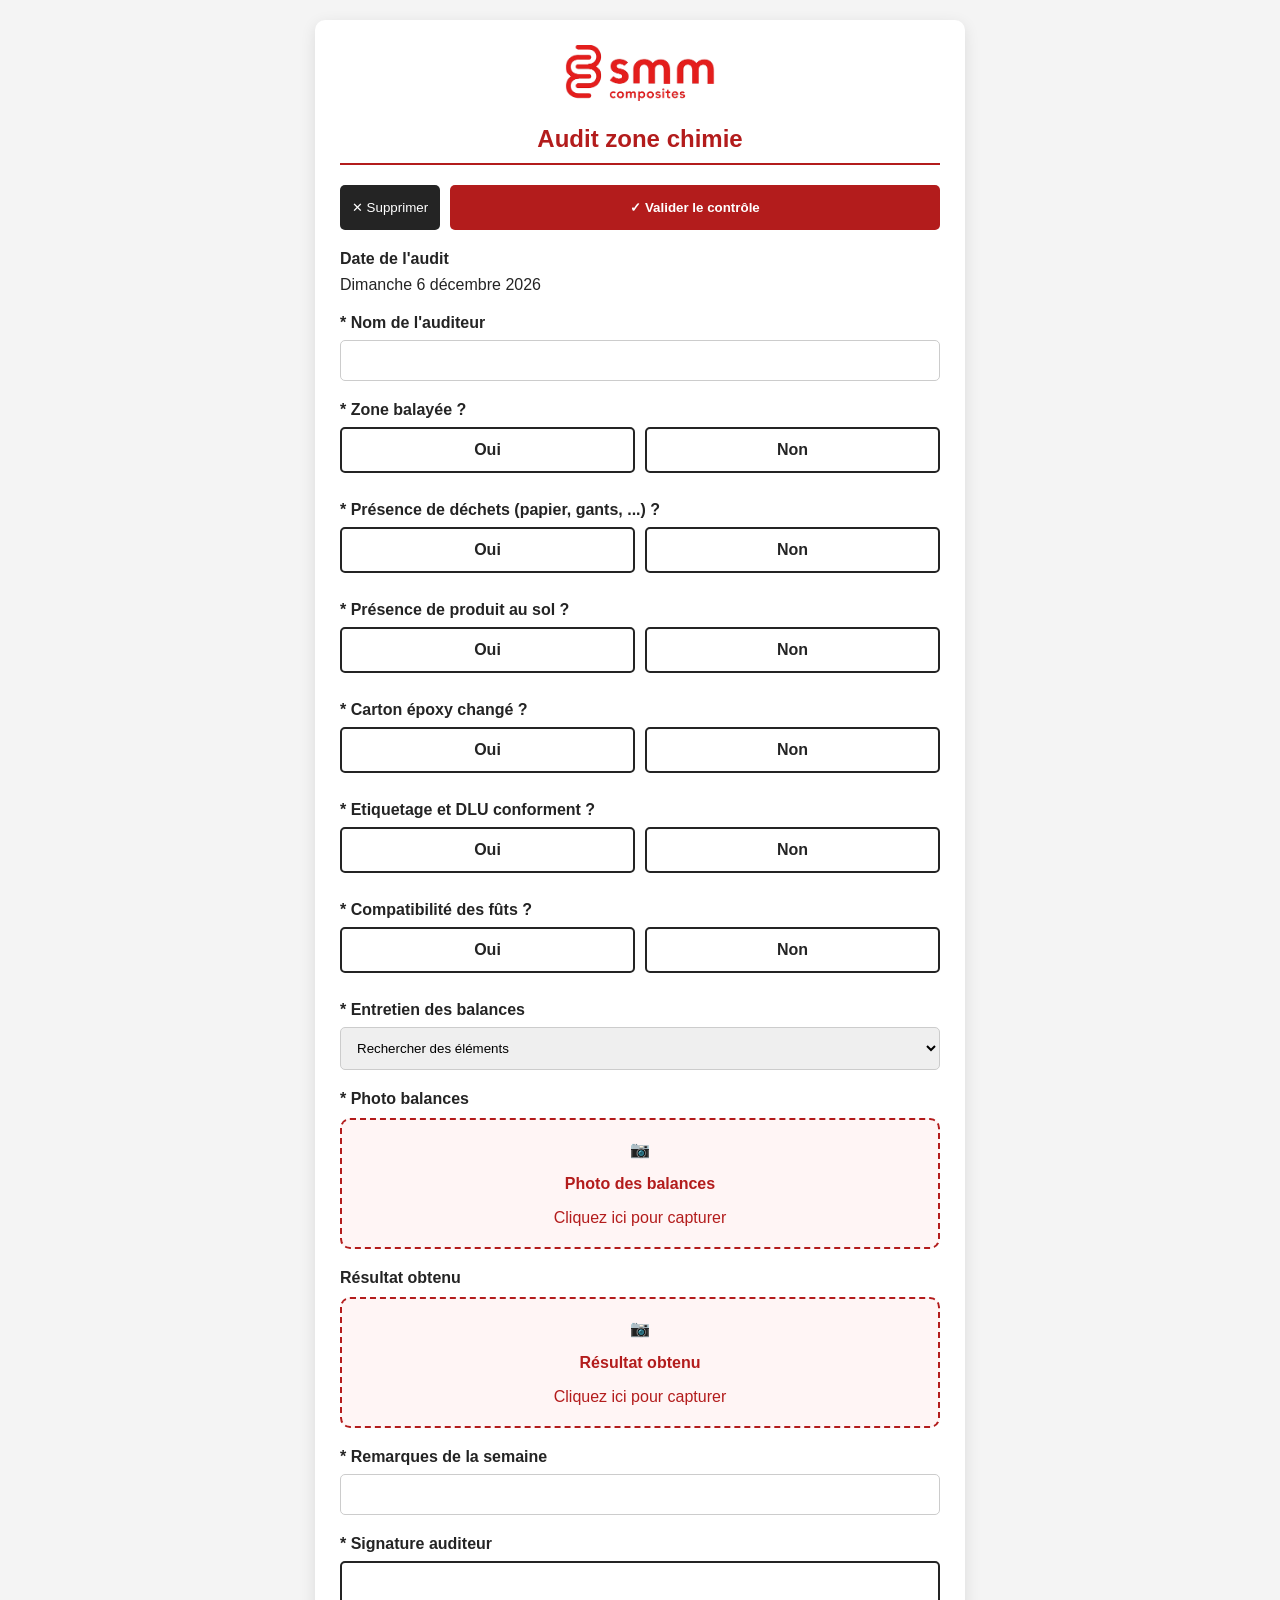
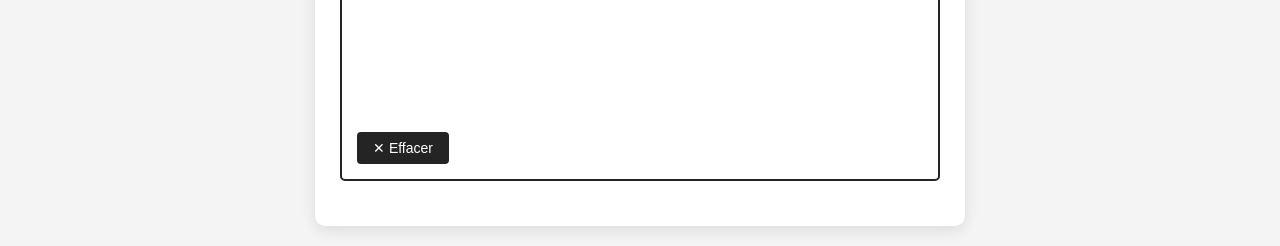
==== index.html @ 0bf48550 "Add files via upload" ====
<!DOCTYPE html>
<html lang="fr">
<head>
    <title> Contrôle Conformité Atelier </title>
    <link rel="shortcut icon" href="Shorticon SMM.png">
    <link rel="stylesheet" href="Style.css">
    <meta name="viewport" content="width=device-width, initial-scale=1.0">
    <meta charset="utf-8">
   
</head>

<body>

<div class="container">
    <div style="text-align: center; margin-bottom: 20px;">
        <img src="Logo SMM.png" alt="Logo SMM Composites" style="max-width: 150px;">
    </div>
    <h2>Audit zone chimie</h2>

    <div class="button-group">
        <button type="button" id="resetFormBtn" class="btn-reset"> ✕ Supprimer </button>
        <button type="button" class="btn-submit" onclick="validerAudit()"> ✓ Valider le contrôle </button>
    </div>
    
    <form id="auditForm" onsubmit="event.preventDefault();">
         <div class="form-group">
            <label>Date de l'audit</label>
            <div id="dateAudit" class="date-text-display"></div>
        </div>

        <div class="form-group">
            <label> * Nom de l'auditeur </label>
            <input type="text" id="nomAuditeur" name="nom_auditeur" class="text-input" required>
        </div>

        <div class="form-group">
            <label> * Zone balayée ?</label>
            <div class="radio-tile-group">
                <div class="radio-container">
                    <input type="radio" id="zone_balayée_oui" name="zone_balayée" value="Oui" required>
                    <label for="zone_balayée_oui" class="radio-label">Oui</label>
                </div>
                <div class="radio-container">
                    <input type="radio" id="zone_balayée_non" name="zone_balayée" value="Non">
                    <label for="zone_balayée_non" class="radio-label">Non</label>
                </div>
            </div>
        </div>

        
       <div class="form-group">
            <label> * Présence de déchets (papier, gants, ...) ?</label>
            <div class="radio-tile-group">
                <div class="radio-container">
                    <input type="radio" id="dechets_oui" name="dechets" value="Oui" onchange="toggleDechets(this.value)" required>
                    <label for="dechets_oui" class="radio-label">Oui</label>
                </div>
                <div class="radio-container">
                    <input type="radio" id="dechets_non" name="dechets" value="Non" onchange="toggleDechets(this.value)">
                    <label for="dechets_non" class="radio-label">Non</label>
                </div>
            </div>
            <div id="status_dechets" class="status-box" style="display:none;"></div>
        </div>

        <div class="form-group">
            <label> * Présence de produit au sol ?</label>
            <div class="radio-tile-group">
                <div class="radio-container">
                    <input type="radio" id="produit_oui" name="produit" value="Oui" onchange="toggleProduit(this.value)" required>
                    <label for="produit_oui" class="radio-label">Oui</label>
                </div>
                <div class="radio-container">
                    <input type="radio" id="produit_non" name="produit" value="Non" onchange="toggleProduit(this.value)">
                    <label for="produit_non" class="radio-label">Non</label>
                </div>
            </div>
            <div id="status_produit" class="status-box" style="display:none;"></div>
        </div>

        <div class="form-group">
            <label> * Carton époxy changé ?</label>
            <div class="radio-tile-group">
                <div class="radio-container">
                    <input type="radio" id="epoxy_oui" name="epoxy" value="Oui" onchange="toggleEpoxy(this.value)" required>
                    <label for="epoxy_oui" class="radio-label">Oui</label>
                </div>
                <div class="radio-container">
                    <input type="radio" id="epoxy_non" name="epoxy" value="Non" onchange="toggleEpoxy(this.value)">
                    <label for="epoxy_non" class="radio-label">Non</label>
                </div>
            </div>
    </div>
    
    <div id="conditional_epoxy" style="display:none; margin-top:15px; border-left:3px solid #b31c1c; padding-left:10px;">
        <label for="pourquoiEpoxy">Pourquoi le carton n'est pas changé ?</label>
        <input type="text" id="pourquoiEpoxy" name="pourquoi_epoxy" class="text-input" style="border:2px solid #242424; margin-bottom:15px;">
        
        <label>Pourquoi le carton n'est pas changé ? (photo)</label>
        <div class="photo-zone" onclick="document.getElementById('photoEpoxyInput').click()">
            <div class="icon-camera">📷</div>
            <p><strong>Photo du carton époxy</strong></p>
            <span>Cliquez ici pour capturer</span>
            <input type="file" id="photoEpoxyInput" accept="image/*" capture="environment" style="display:none">
        </div>
        <img id="aperçuEpoxy" src="" alt="Aperçu epoxy" style="display:none; max-width:100px; margin-top:10px; border-radius:5px;">
    </div>

    <div class="form-group">
        <label> * Etiquetage et DLU conforment ?</label>
        <div class="radio-tile-group">
            <div class="radio-container">
                <input type="radio" id="dlu_oui" name="dlu" value="Oui" onchange="toggleDlu(this.value)" required>
                <label for="dlu_oui" class="radio-label">Oui</label>
            </div>
            <div class="radio-container">
                <input type="radio" id="dlu_non" name="dlu" value="Non" onchange="toggleDlu(this.value)">
                <label for="dlu_non" class="radio-label">Non</label>
            </div>
        </div>
    </div>
    <div id="status_dlu" class="status-box" style="display:none;"></div>

    <div class="form-group">
        <label> * Compatibilité des fûts ?</label>
        <div class="radio-tile-group">
            <div class="radio-container">
                <input type="radio" id="futs_oui" name="futs" value="Oui" onchange="toggleFuts(this.value)" required>
                <label for="futs_oui" class="radio-label">Oui</label>
            </div>
            <div class="radio-container">
                <input type="radio" id="futs_non" name="futs" value="Non" onchange="toggleFuts(this.value)">
                <label for="futs_non" class="radio-label">Non</label>
            </div>
        </div>
    
        <div id="conditional_futs" style="display:none; margin-top:15px;">
            <label for="actionFuts">Action de correction des fûts</label>
            <div class="select-wrapper">
                    <select id="actionFuts" name="action_futs">
                        <option value="" disabled selected hidden>Choisir une action...</option>
                        <option value="Chariot">Déplacer sur chariot</option>
                        <option value="Bac">Mettre sur bac de rétention</option>
                        <option value="Aucune">Aucune action requise</option>
                    </select>
                </div>
            </div>
        </div>

        <div class="form-group">
            <label> * Entretien des balances</label>
            <div class="select-wrapper">
                <select id="entretienBalances" name="entretien_balances" required>
                    <option value="" disabled selected hidden>Rechercher des éléments</option>
                    <option value="Conforme">Nettoyage du téflon</option>
                    <option value="Non Conforme">Changement du téflon</option>
                    <option value="A Nettoyer">Pas d'action</option>
                </select>
            </div>
        </div>

        <div class="form-group">
            <label> * Photo balances</label>
            <div class="photo-zone" onclick="document.getElementById('photoBalancesInput').click()">
                <div class="icon-camera">📷</div>
                <p><strong>Photo des balances</strong></p>
                <span>Cliquez ici pour capturer</span>
                <input type="file" id="photoBalancesInput" accept="image/*" capture="environment" style="display:none">
            </div>
            <img id="aperçuBalances" src="" alt="Aperçu balance" style="display:none; max-width:100px; margin-top:10px; border-radius:5px;">
        </div>

        <div class="form-group">
            <label>Résultat obtenu</label>
            <div class="photo-zone" onclick="document.getElementById('photoRésultatInput').click()">
                <div class="icon-camera">📷</div>
                <p><strong>Résultat obtenu</strong></p>
                <span>Cliquez ici pour capturer</span>
                <input type="file" id="photoRésultatInput" accept="image/*" capture="environment" style="display:none">
            </div>
            <img id="aperçuRésultat" src="" alt="Aperçu résultat" style="display:none; max-width:100px; margin-top:10px; border-radius:5px;">
        </div>

        <div class="form-group">
            <label> * Remarques de la semaine </label>
            <input type="text" id="remarquesSemaine" name="remarques_semaine" class="text-input" required>
        </div>

        <div class="form-group">
            <label> * Signature auditeur </label>
            <div class="signature-container">
                <canvas id="signaturePad"></canvas>
                <div class="signature-toolbar">
                    <button type="button" id="clearBtn" title="Effacer la signature" required>✕ Effacer</button>
                </div>
            </div>
        </div>

    </form>
</div>

<script src="Réponses.js"></script>
<script src="Envoi des données.js"></script>

</body>
</html>
---- Style.css ----
/* --- Couleurs SMM Composites --- */
:root {
    --rouge-smm: #b31c1c;
    --noir-smm: #242424;
    --blanc: #ffffff;
    --gris-clair: #f4f4f4;
}

body {
    font-family: 'Segoe UI', sans-serif;
    background-color: var(--gris-clair);
    color: var(--noir-smm);
    margin: 0;
    padding: 20px;
}

.container {
    max-width: 600px;
    margin: 0 auto;
    background: var(--blanc);
    padding: 25px;
    border-radius: 10px;
    box-shadow: 0 4px 15px rgba(0,0,0,0.1);
}

h2 {
    color: var(--rouge-smm);
    text-align: center;
    border-bottom: 2px solid var(--rouge-smm);
    padding-bottom: 10px;
}

/* --- Formulaire & Champs --- */
.form-group { margin-bottom: 20px; }

label { display: block; font-weight: bold; margin-bottom: 8px; }

.text-input, .select-wrapper select {
    width: 100%;
    padding: 12px;
    border: 1px solid #ccc;
    border-radius: 5px;
    box-sizing: border-box;
}

/* --- Radio Tiles (Très lisibles) --- */
.radio-tile-group { display: flex; gap: 10px; }
.radio-container { flex: 1; }
.radio-container input { display: none; }
.radio-label {
    display: block;
    padding: 12px;
    text-align: center;
    border: 2px solid var(--noir-smm);
    border-radius: 5px;
    cursor: pointer;
    transition: 0.3s;
}
input:checked + .radio-label {
    background-color: var(--rouge-smm);
    color: var(--blanc);
    border-color: var(--rouge-smm);
}

/* --- Zones Photos (Design Interactif) --- */
.photo-zone {
    border: 2px dashed var(--rouge-smm);
    border-radius: 10px;
    padding: 20px;
    text-align: center;
    cursor: pointer;
    background-color: #fff5f5;
    color: var(--rouge-smm);
    margin-top: 10px;
}
.photo-zone:hover { background-color: #ffeaea; }

/* --- Signature --- */
.signature-container {
    border: 2px solid var(--noir-smm);
    border-radius: 5px;
    padding: 5px;
    background: var(--blanc);
}
#signaturePad { width: 100%; height: 150px; cursor: crosshair; }

/* Style du bouton Effacer */
#clearBtn {
    background-color: var(--noir-smm); /* Utilise ta variable noir */
    color: var(--blanc);
    border: none;
    padding: 8px 16px;
    border-radius: 4px;
    cursor: pointer;
    font-size: 14px;
    margin: 5px;
    transition: background-color 0.2s;
}

#clearBtn:hover {
    background-color: var(--rouge-smm); /* Devient rouge au survol */
}

.signature-container {
    border: 2px solid var(--noir-smm);
    border-radius: 5px;
    background: var(--blanc);
    padding: 10px; /* Ajoute un peu d'espace autour */
}

/* --- Boutons --- */
.button-group { display: flex; gap: 10px; margin-bottom: 20px; }
.btn-submit { background: var(--rouge-smm); color: var(--blanc); border: none; padding: 15px; width: 100%; border-radius: 5px; font-weight: bold; }
.btn-reset { background: var(--noir-smm);
    color: var(--blanc);
    border: none;
    padding: 15px;
    /* On change la largeur fixe par une largeur qui s'adapte au contenu */
    width: auto; 
    min-width: 100px;
    border-radius: 5px;
    
    /* Ajout du centrage parfait */
    display: flex;
    justify-content: center;
    align-items: center;
    
    /* Optionnel : pour éviter que le texte ne saute à la ligne */
    white-space: nowrap;
}

.status-box { padding: 15px; margin-top: 10px; border-radius: 5px; font-weight: bold; text-align: center; }
.status-conforme { background: #d4edda; color: #155724; border: 1px solid #c3e6cb; }
.status-nonconforme { background: #f8d7da; color: #721c24; border: 1px solid #f5c6cb; }
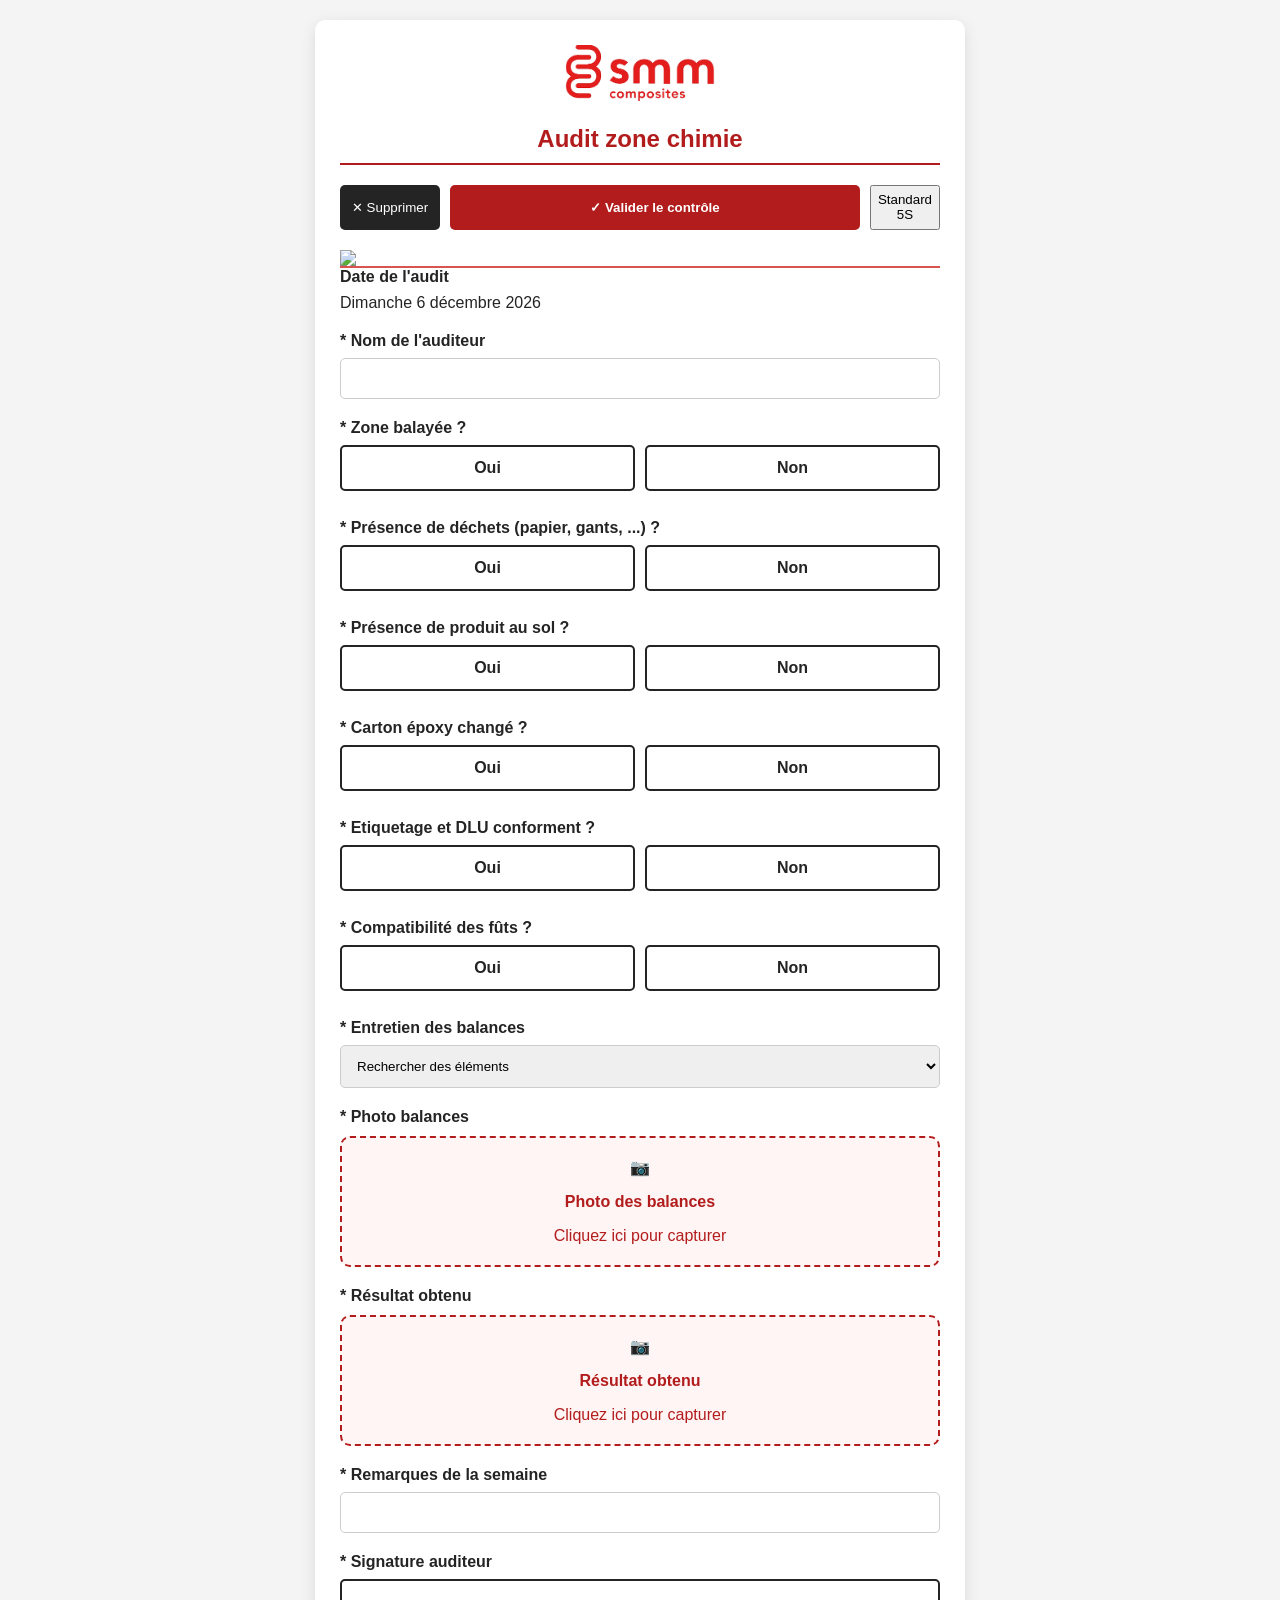
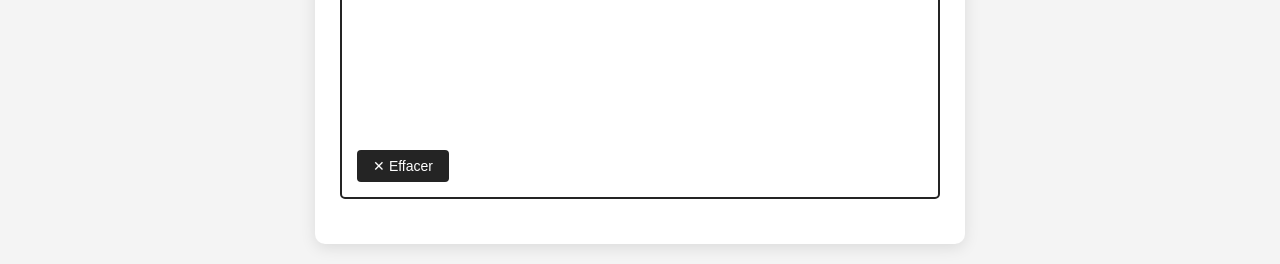
==== commit 5bb43533: "Add files via upload" ====
--- a/index.html
+++ b/index.html
@@ -20,7 +20,10 @@
     <div class="button-group">
         <button type="button" id="resetFormBtn" class="btn-reset"> ✕ Supprimer </button>
         <button type="button" class="btn-submit" onclick="validerAudit()"> ✓ Valider le contrôle </button>
-    </div>
+        <button id="btn-5s" onclick="basculerStandard()">Standard 5S</button>
+    </div>
+
+    <img id="image-standard" src="Contrat 5S.png" style="display:none; width: 100%; display: block; border-bottom: 2px solid #d9534f;">
     
     <form id="auditForm" onsubmit="event.preventDefault();">
          <div class="form-group">
@@ -171,7 +174,7 @@
         </div>
 
         <div class="form-group">
-            <label>Résultat obtenu</label>
+            <label> * Résultat obtenu</label>
             <div class="photo-zone" onclick="document.getElementById('photoRésultatInput').click()">
                 <div class="icon-camera">📷</div>
                 <p><strong>Résultat obtenu</strong></p>
@@ -197,6 +200,7 @@
         </div>
 
     </form>
+    
 </div>
 
 <script src="Réponses.js"></script>
--- a/Style.css
+++ b/Style.css
@@ -43,7 +43,7 @@
     box-sizing: border-box;
 }
 
-/* --- Radio Tiles (Très lisibles) --- */
+/* --- Choix Oui / Non --- */
 .radio-tile-group { display: flex; gap: 10px; }
 .radio-container { flex: 1; }
 .radio-container input { display: none; }
@@ -62,7 +62,7 @@
     border-color: var(--rouge-smm);
 }
 
-/* --- Zones Photos (Design Interactif) --- */
+/* --- Zones Photos --- */
 .photo-zone {
     border: 2px dashed var(--rouge-smm);
     border-radius: 10px;
@@ -84,9 +84,9 @@
 }
 #signaturePad { width: 100%; height: 150px; cursor: crosshair; }
 
-/* Style du bouton Effacer */
+/* Style du bouton "Effacer" */
 #clearBtn {
-    background-color: var(--noir-smm); /* Utilise ta variable noir */
+    background-color: var(--noir-smm);
     color: var(--blanc);
     border: none;
     padding: 8px 16px;
@@ -98,14 +98,14 @@
 }
 
 #clearBtn:hover {
-    background-color: var(--rouge-smm); /* Devient rouge au survol */
+    background-color: var(--rouge-smm);
 }
 
 .signature-container {
     border: 2px solid var(--noir-smm);
     border-radius: 5px;
     background: var(--blanc);
-    padding: 10px; /* Ajoute un peu d'espace autour */
+    padding: 10px;
 }
 
 /* --- Boutons --- */
@@ -115,17 +115,12 @@
     color: var(--blanc);
     border: none;
     padding: 15px;
-    /* On change la largeur fixe par une largeur qui s'adapte au contenu */
     width: auto; 
     min-width: 100px;
     border-radius: 5px;
-    
-    /* Ajout du centrage parfait */
     display: flex;
     justify-content: center;
     align-items: center;
-    
-    /* Optionnel : pour éviter que le texte ne saute à la ligne */
     white-space: nowrap;
 }
 
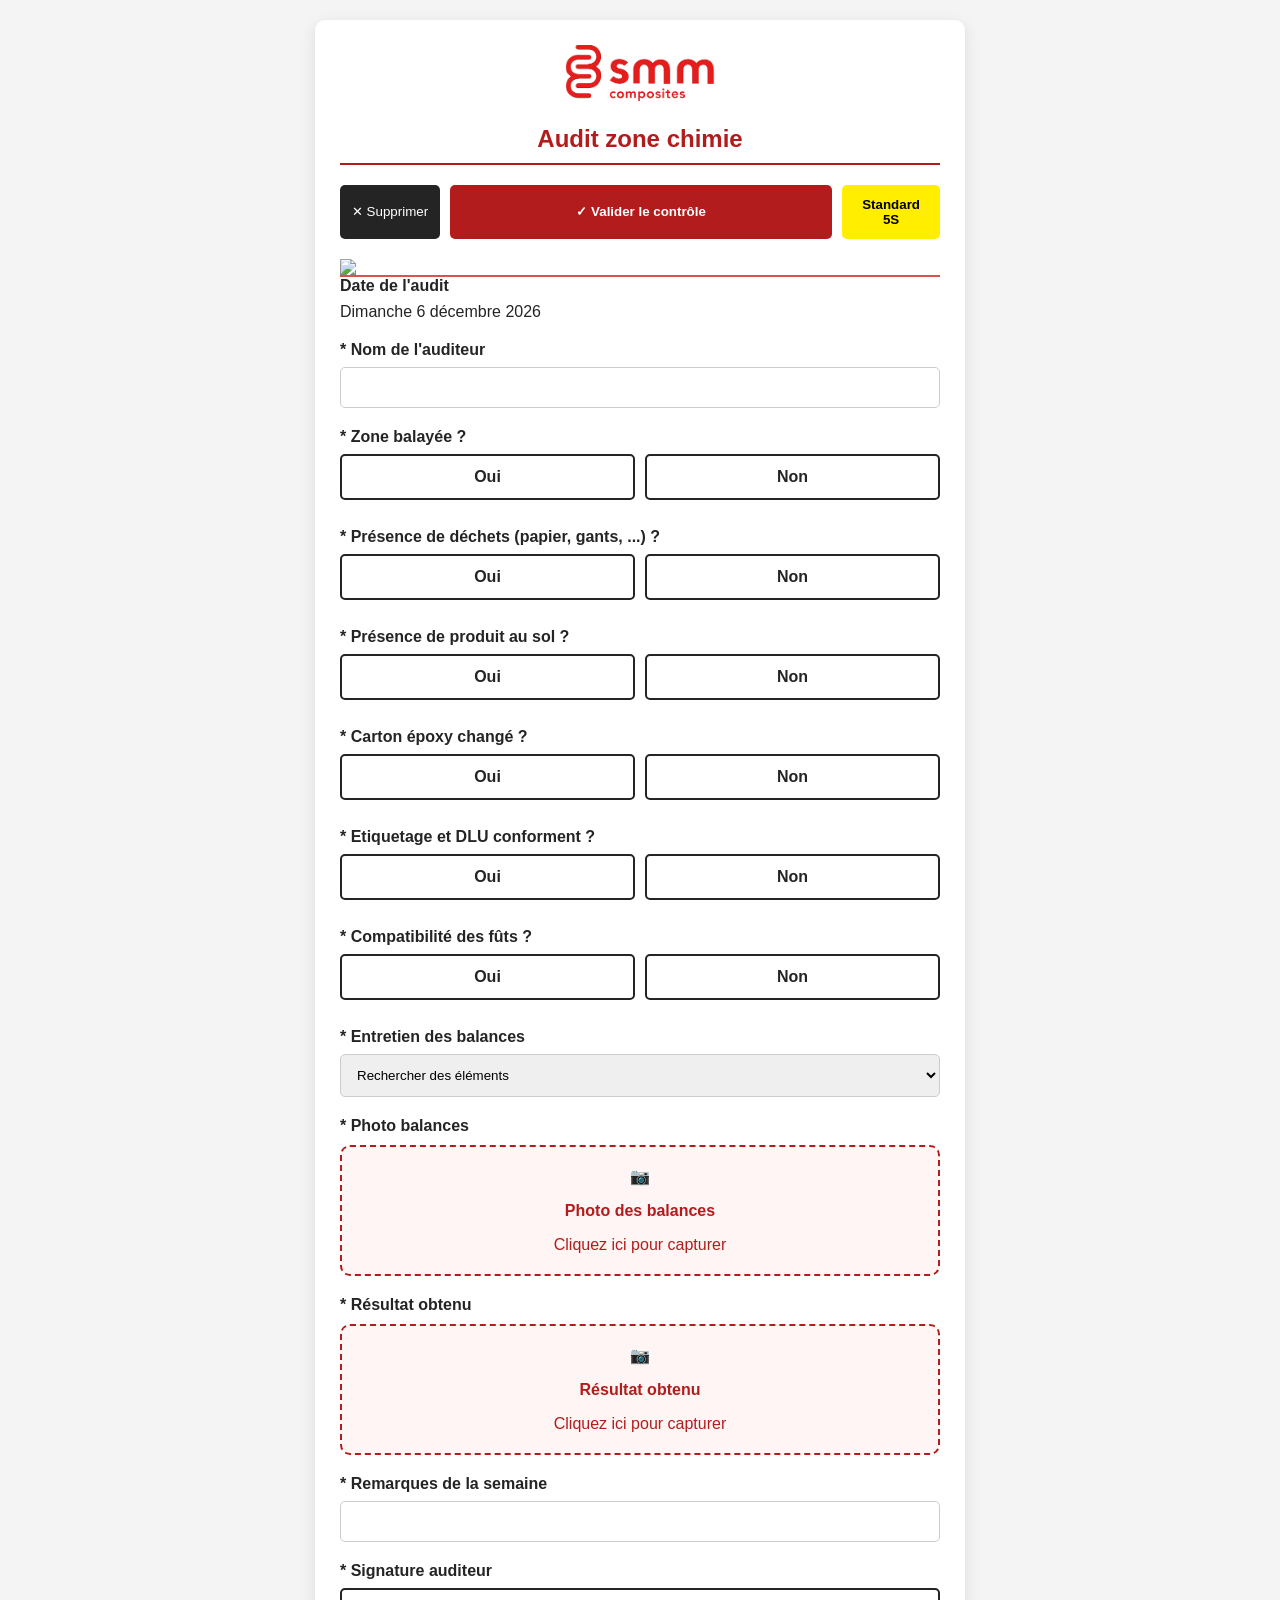
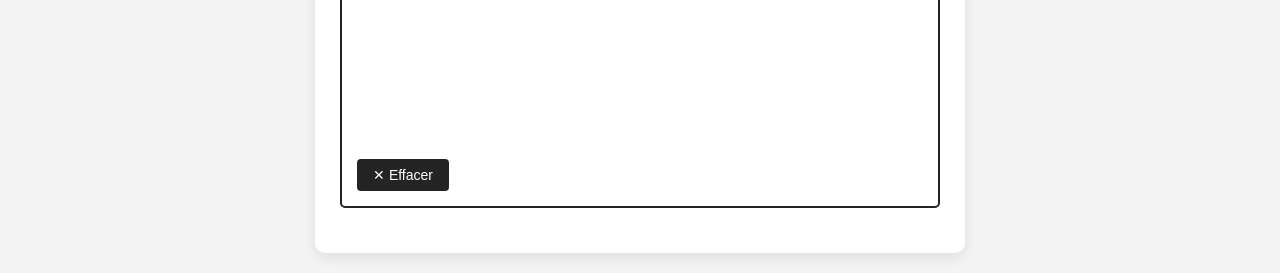
==== commit 41147018: "Add files via upload" ====
--- a/index.html
+++ b/index.html
@@ -20,7 +20,7 @@
     <div class="button-group">
         <button type="button" id="resetFormBtn" class="btn-reset"> ✕ Supprimer </button>
         <button type="button" class="btn-submit" onclick="validerAudit()"> ✓ Valider le contrôle </button>
-        <button id="btn-5s" onclick="basculerStandard()">Standard 5S</button>
+        <button id="btn-5s" class="btn-standard5S" onclick="basculerStandard()">Standard 5S</button>
     </div>
 
     <img id="image-standard" src="Contrat 5S.png" style="display:none; width: 100%; display: block; border-bottom: 2px solid #d9534f;">
--- a/Style.css
+++ b/Style.css
@@ -109,9 +109,23 @@
 }
 
 /* --- Boutons --- */
-.button-group { display: flex; gap: 10px; margin-bottom: 20px; }
-.btn-submit { background: var(--rouge-smm); color: var(--blanc); border: none; padding: 15px; width: 100%; border-radius: 5px; font-weight: bold; }
-.btn-reset { background: var(--noir-smm);
+.button-group { 
+    display: flex; 
+    gap: 10px; 
+    margin-bottom: 20px; }
+    
+.btn-submit { 
+    background: var(--rouge-smm); 
+    color: var(--blanc); 
+    border: none; 
+    padding: 15px; 
+    width: 100%; 
+    border-radius: 5px; 
+    font-weight: bold;
+    cursor: pointer; }
+
+.btn-reset { 
+    background: var(--noir-smm);
     color: var(--blanc);
     border: none;
     padding: 15px;
@@ -122,6 +136,24 @@
     justify-content: center;
     align-items: center;
     white-space: nowrap;
+    cursor: pointer;
+}
+
+.btn-standard5S {
+    background-color: #ffee00;
+    color: #000000;
+    font-weight: bold;
+    padding: 12px 20px;
+    border: none;
+    border-radius: 5px;
+    cursor: pointer;
+    transition: background-color 0.2s, transform 0.1s;
+}
+
+/* Effet au survol ou au clic */
+.btn-standard:active {
+    background-color: #c9302c;
+    transform: scale(0.98); /* Petit effet d'enfoncement */
 }
 
 .status-box { padding: 15px; margin-top: 10px; border-radius: 5px; font-weight: bold; text-align: center; }
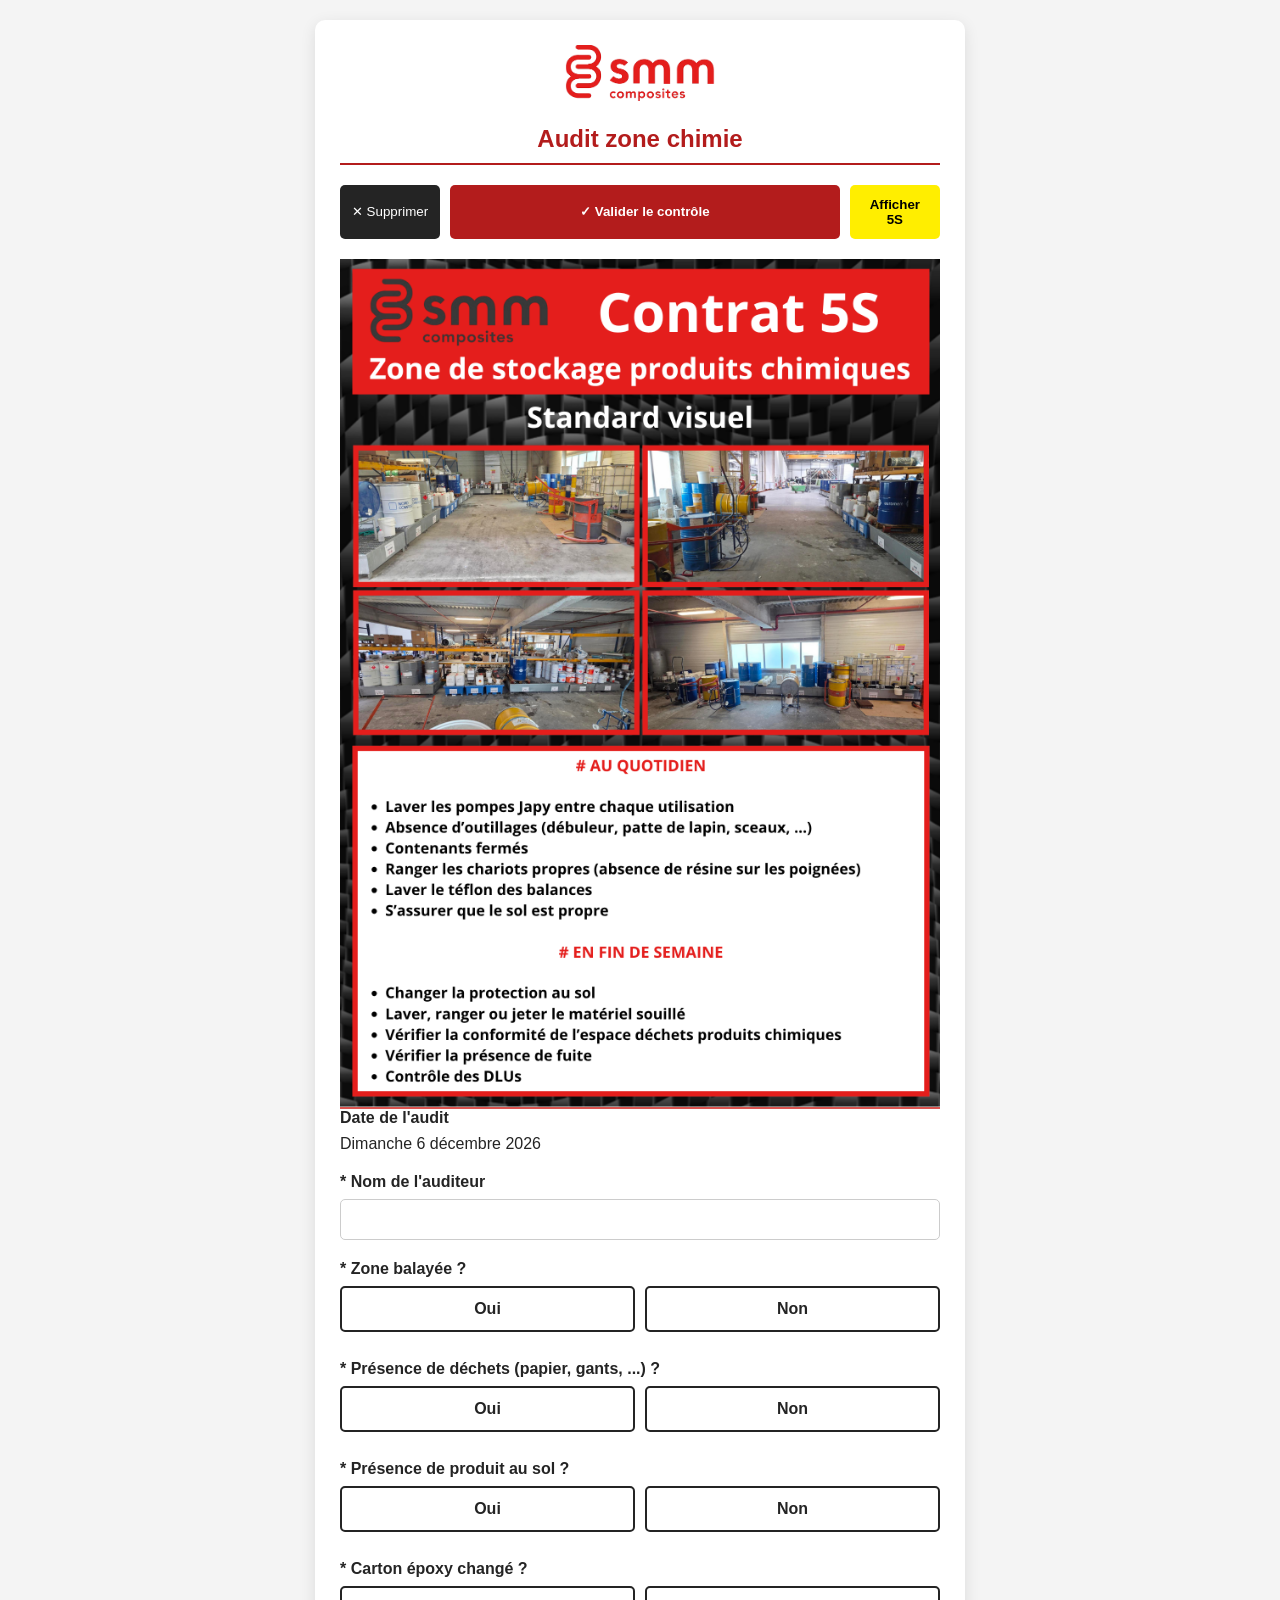
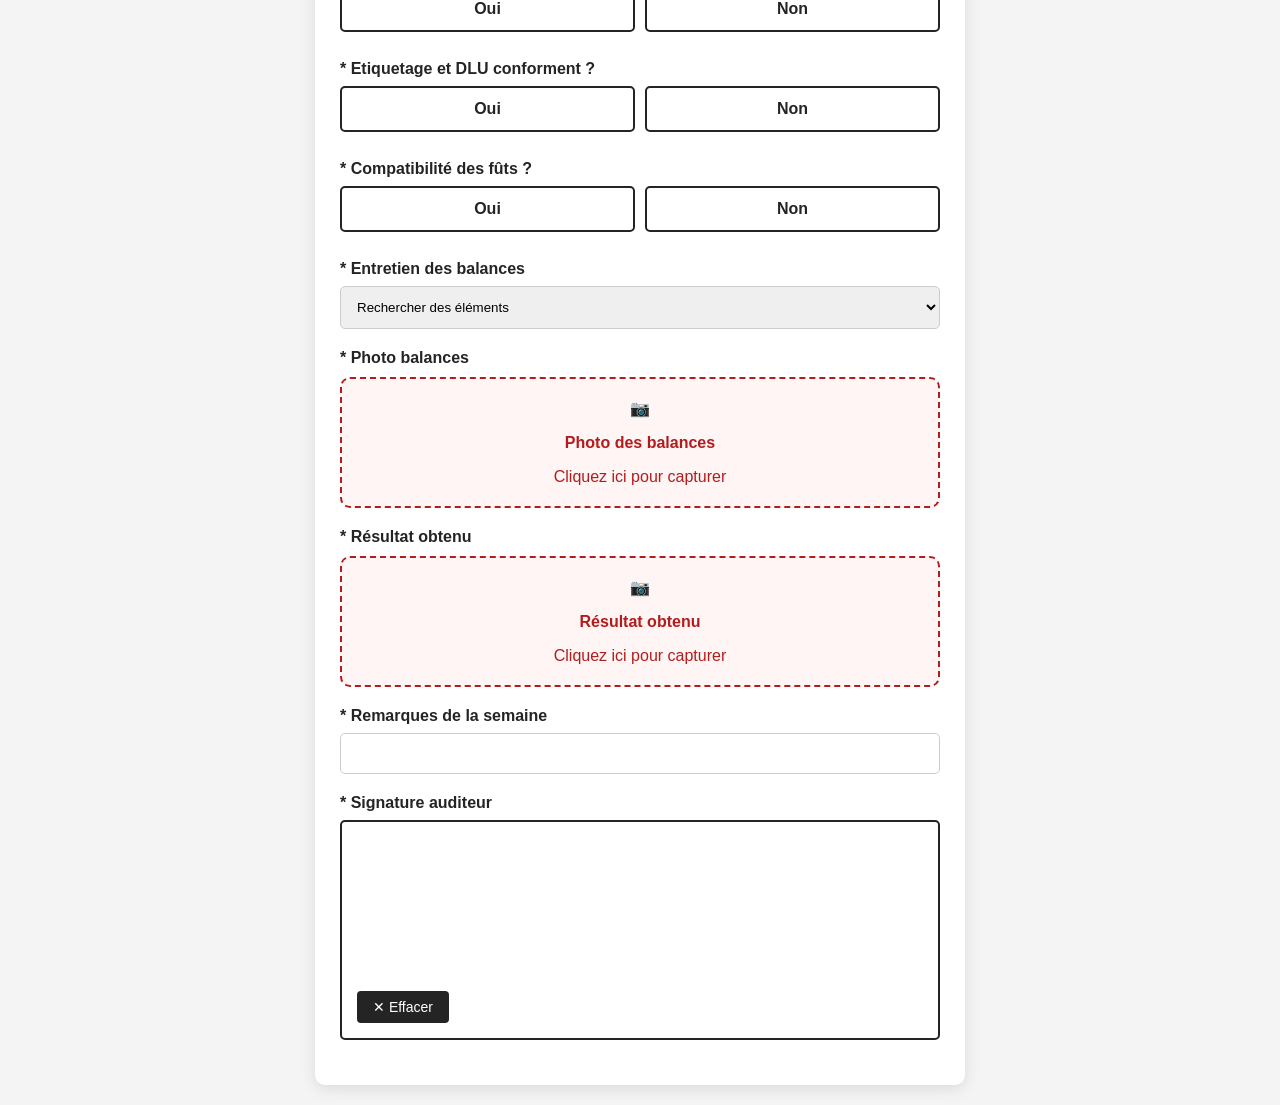
==== commit f66a9615: "Add files via upload" ====
--- a/index.html
+++ b/index.html
@@ -20,7 +20,7 @@
     <div class="button-group">
         <button type="button" id="resetFormBtn" class="btn-reset"> ✕ Supprimer </button>
         <button type="button" class="btn-submit" onclick="validerAudit()"> ✓ Valider le contrôle </button>
-        <button id="btn-5s" class="btn-standard5S" onclick="basculerStandard()">Standard 5S</button>
+        <button id="btn-5s" class="btn-standard5S" onclick="basculerStandard()">Afficher 5S</button>
     </div>
 
     <img id="image-standard" src="Contrat 5S.png" style="display:none; width: 100%; display: block; border-bottom: 2px solid #d9534f;">
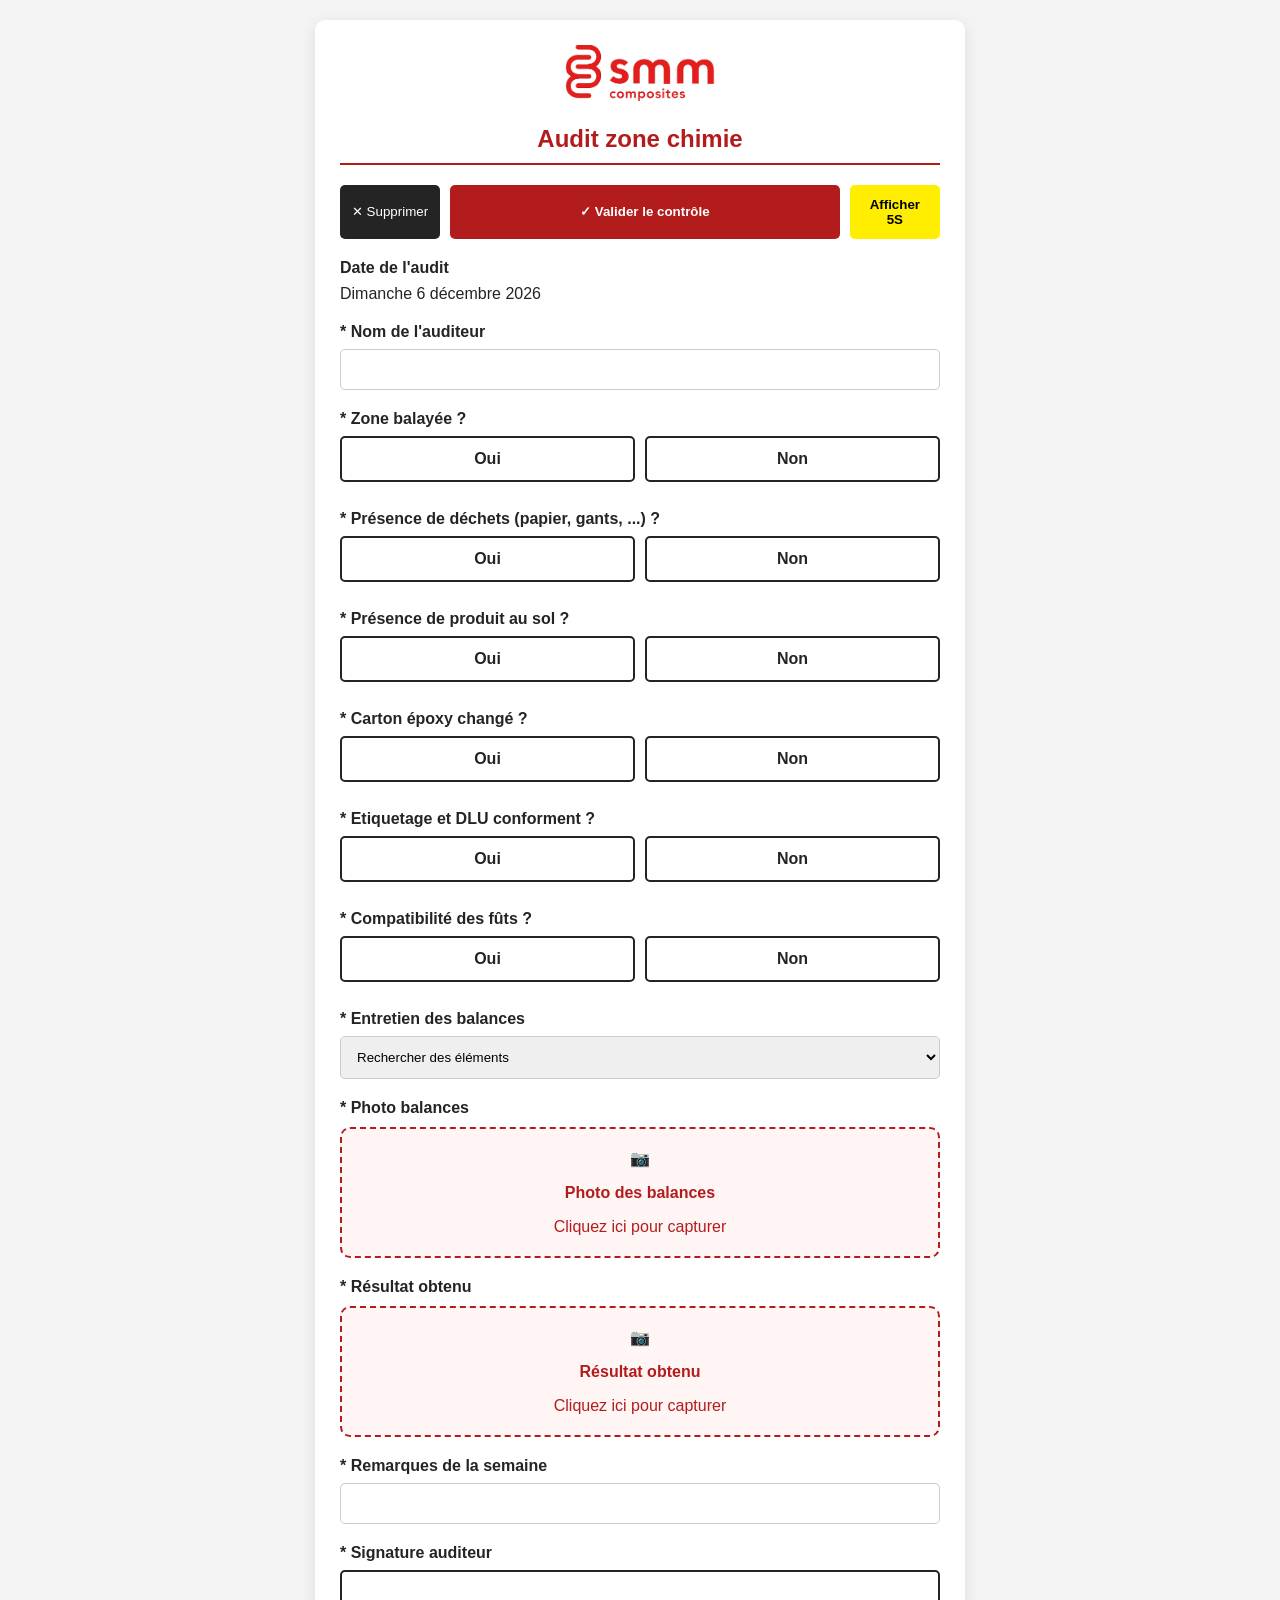
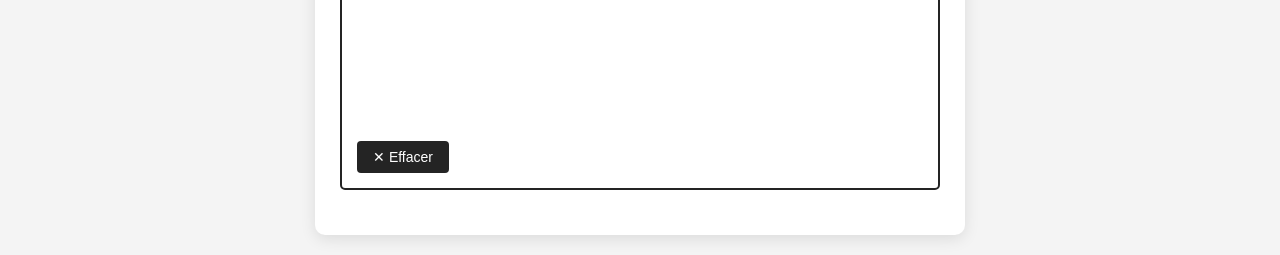
==== commit e924c20f: "Add files via upload" ====
--- a/index.html
+++ b/index.html
@@ -23,7 +23,7 @@
         <button id="btn-5s" class="btn-standard5S" onclick="basculerStandard()">Afficher 5S</button>
     </div>
 
-    <img id="image-standard" src="Contrat 5S.png" style="display:none; width: 100%; display: block; border-bottom: 2px solid #d9534f;">
+    <img id="image-standard" src="Contrat 5S.png" class="masque"; width: 100%; display: block; border-bottom: 2px solid #d9534f;">
     
     <form id="auditForm" onsubmit="event.preventDefault();">
          <div class="form-group">
--- a/Style.css
+++ b/Style.css
@@ -150,7 +150,22 @@
     transition: background-color 0.2s, transform 0.1s;
 }
 
-/* Effet au survol ou au clic */
+
+.masque {
+    display: none;
+}
+
+.visible {
+    display: block;
+}
+
+#image-standard {
+    width: 100%;
+    max-width: 600px;
+    height: auto;
+    margin: 10px auto;
+}
+
 .btn-standard:active {
     background-color: #c9302c;
     transform: scale(0.98); /* Petit effet d'enfoncement */
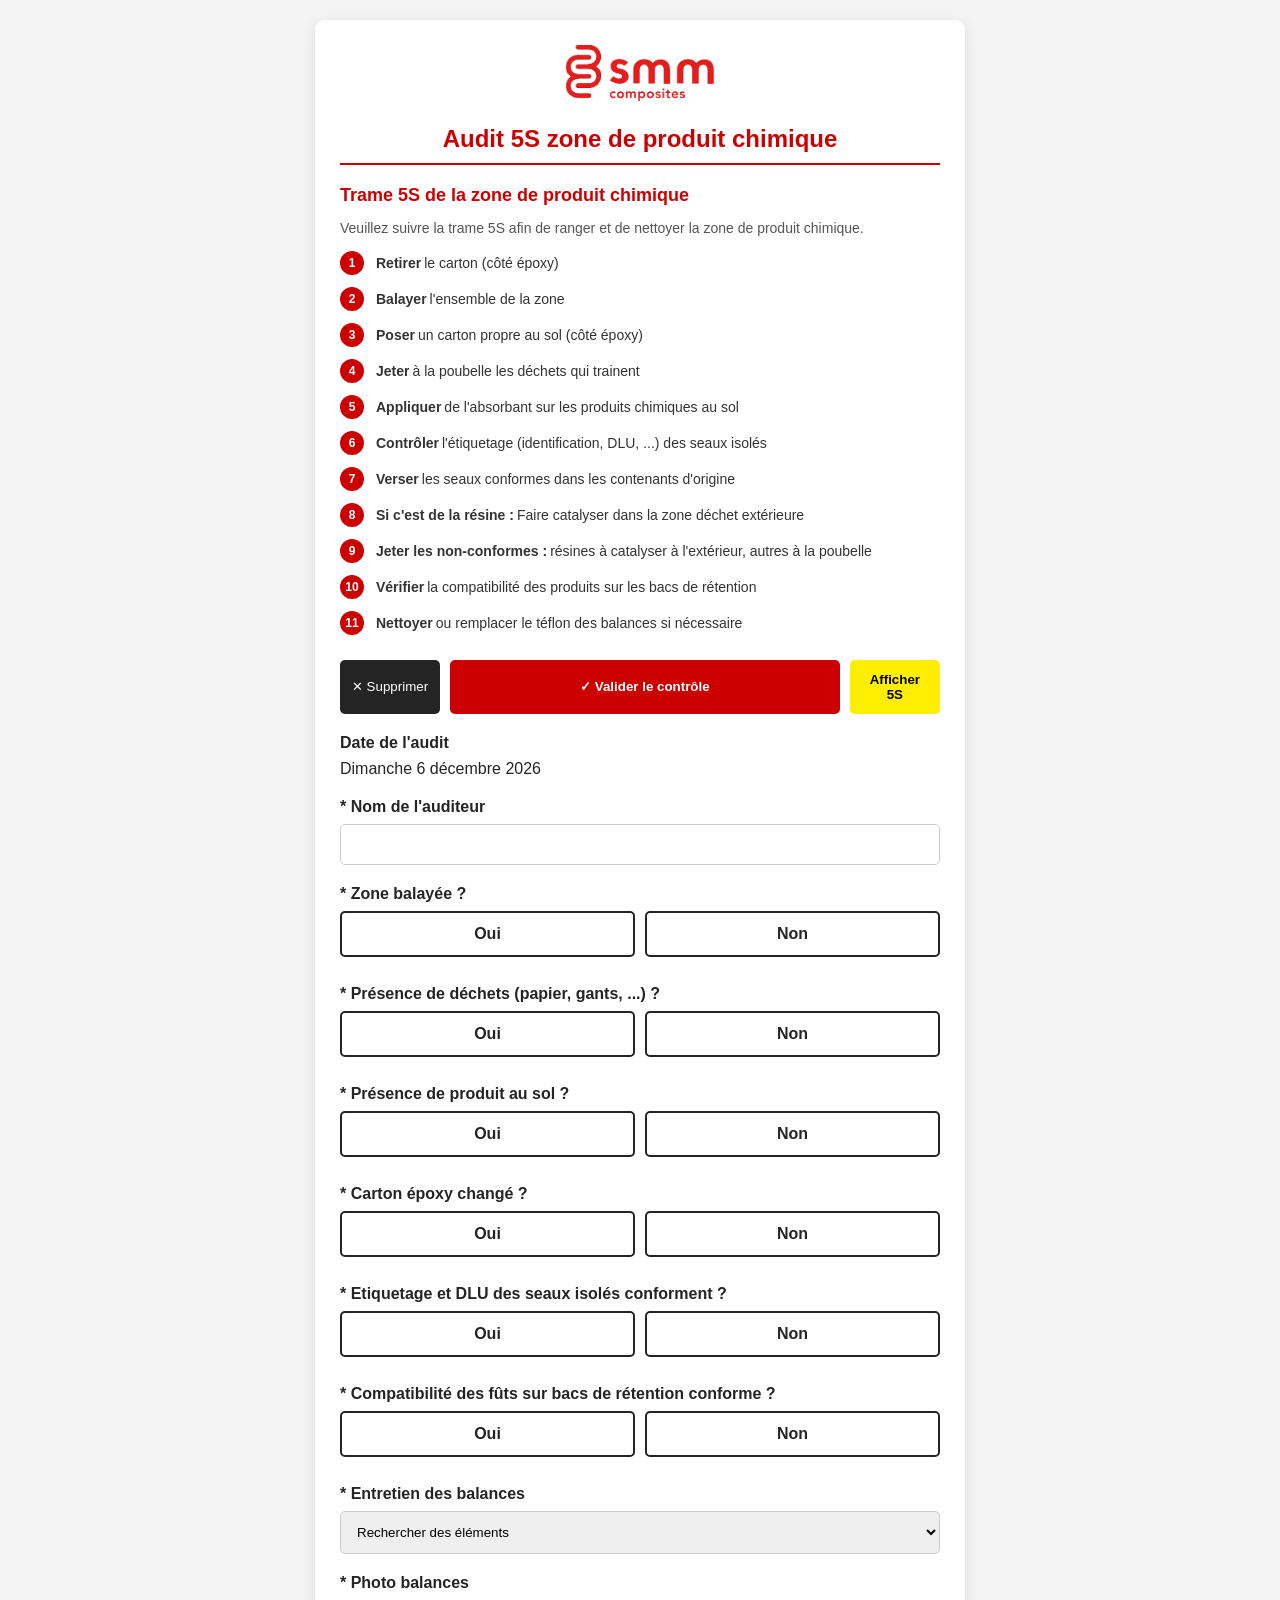
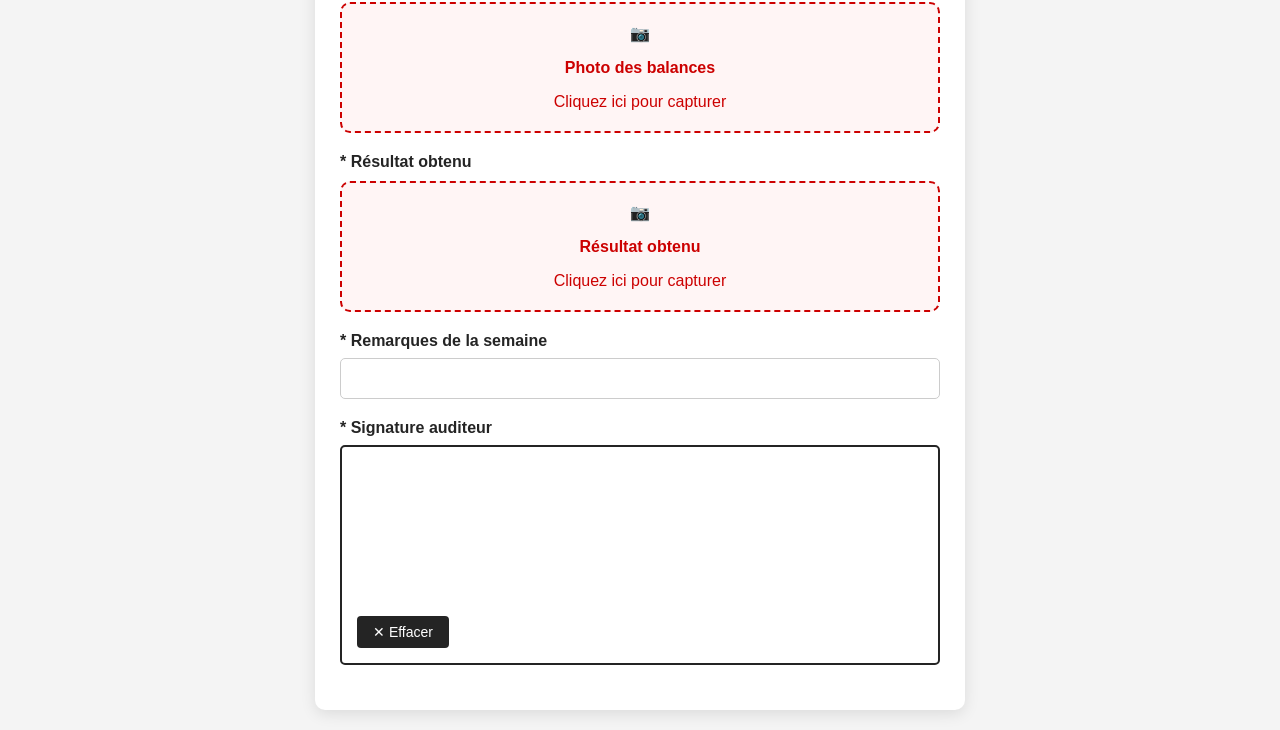
==== commit f6dfc954: "Add files via upload" ====
--- a/index.html
+++ b/index.html
@@ -15,7 +15,25 @@
     <div style="text-align: center; margin-bottom: 20px;">
         <img src="Logo SMM.png" alt="Logo SMM Composites" style="max-width: 150px;">
     </div>
-    <h2>Audit zone chimie</h2>
+    <h2>Audit 5S zone de produit chimique</h2>
+
+    <div class="trame-5s">
+        <label>Trame 5S de la zone de produit chimique</label>
+        <p> Veuillez suivre la trame 5S afin de ranger et de nettoyer la zone de produit chimique.</p>
+        <ol>
+            <li><b> Retirer </b>le carton (côté époxy)</li>
+            <li><b> Balayer </b> l'ensemble de la zone</li>
+            <li><b> Poser </b> un carton propre au sol (côté époxy)</li>
+            <li><b> Jeter </b> à la poubelle les déchets qui trainent</li>
+            <li><b> Appliquer </b> de l'absorbant sur les produits chimiques au sol</li>
+            <li><b> Contrôler </b> l'étiquetage (identification, DLU, ...) des seaux isolés</li>
+            <li><b> Verser </b> les seaux conformes dans les contenants d'origine</li>
+            <li><b> Si c'est de la résine : </b> Faire catalyser dans la zone déchet extérieure</li>
+            <li><b> Jeter les non-conformes : </b> résines à catalyser à l'extérieur, autres à la poubelle</li>
+            <li><b> Vérifier </b> la compatibilité des produits sur les bacs de rétention</li>
+            <li><b> Nettoyer </b> ou remplacer le téflon des balances si nécessaire</li>
+        </ol>
+    </div>
 
     <div class="button-group">
         <button type="button" id="resetFormBtn" class="btn-reset"> ✕ Supprimer </button>
@@ -40,14 +58,15 @@
             <label> * Zone balayée ?</label>
             <div class="radio-tile-group">
                 <div class="radio-container">
-                    <input type="radio" id="zone_balayée_oui" name="zone_balayée" value="Oui" required>
+                    <input type="radio" id="zone_balayée_oui" name="zone_balayée" value="Oui" onchange="togglebalayee(this.value)" required>
                     <label for="zone_balayée_oui" class="radio-label">Oui</label>
                 </div>
                 <div class="radio-container">
-                    <input type="radio" id="zone_balayée_non" name="zone_balayée" value="Non">
+                    <input type="radio" id="zone_balayée_non" name="zone_balayée" value="Non" onchange="togglebalayee(this.value)">
                     <label for="zone_balayée_non" class="radio-label">Non</label>
                 </div>
             </div>
+            <div id="status_balayee" class="status-box" style="display:none;"></div>
         </div>
 
         
@@ -110,7 +129,7 @@
     </div>
 
     <div class="form-group">
-        <label> * Etiquetage et DLU conforment ?</label>
+        <label> * Etiquetage et DLU des seaux isolés conforment ?</label>
         <div class="radio-tile-group">
             <div class="radio-container">
                 <input type="radio" id="dlu_oui" name="dlu" value="Oui" onchange="toggleDlu(this.value)" required>
@@ -125,7 +144,7 @@
     <div id="status_dlu" class="status-box" style="display:none;"></div>
 
     <div class="form-group">
-        <label> * Compatibilité des fûts ?</label>
+        <label> * Compatibilité des fûts sur bacs de rétention conforme ?</label>
         <div class="radio-tile-group">
             <div class="radio-container">
                 <input type="radio" id="futs_oui" name="futs" value="Oui" onchange="toggleFuts(this.value)" required>
--- a/Style.css
+++ b/Style.css
@@ -1,6 +1,6 @@
 /* --- Couleurs SMM Composites --- */
 :root {
-    --rouge-smm: #b31c1c;
+    --rouge-smm: #CC0000;
     --noir-smm: #242424;
     --blanc: #ffffff;
     --gris-clair: #f4f4f4;
@@ -28,6 +28,69 @@
     text-align: center;
     border-bottom: 2px solid var(--rouge-smm);
     padding-bottom: 10px;
+}
+
+/* Style du bloc conteneur */
+.trame-5s {
+    font-family: 'Segoe UI', sans-serif;
+    color: #333;
+    margin-bottom: 25px;
+}
+
+/* Titre de la trame (Rouge SMM) */
+.trame-5s label {
+    font-size: 18px;
+    font-weight: bold;
+    color: #CC0000;
+    display: block;
+    margin-bottom: 8px;
+}
+
+/* Texte d'introduction */
+.trame-5s p {
+    font-size: 14px;
+    color: #555;
+    margin-bottom: 15px;
+}
+
+/* Reset de la liste pour masquer les chiffres de base */
+.trame-5s ol {
+    list-style: none;
+    counter-reset: etapes;
+    padding-left: 0;
+    margin: 0;
+}
+
+/* Style de chaque ligne (Stepper vertical) */
+.trame-5s li {
+    counter-increment: etapes;
+    margin-bottom: 12px;
+    display: flex;
+    align-items: flex-start;
+    font-size: 14px;
+    line-height: 24px;
+}
+
+/* Création automatique des badges ronds rouges */
+.trame-5s li::before {
+    content: counter(etapes);
+    background-color: #CC0000;
+    color: white;
+    border-radius: 50%;
+    min-width: 24px;
+    height: 24px;
+    display: flex;
+    align-items: center;
+    justify-content: center;
+    font-weight: bold;
+    font-size: 12px;
+    margin-right: 12px;
+    flex-shrink: 0; 
+}
+
+/* Force un espace de sécurité après chaque mot en gras dans la liste */
+.trame-5s li b {
+    margin-right: 3px;
 }
 
 /* --- Formulaire & Champs --- */
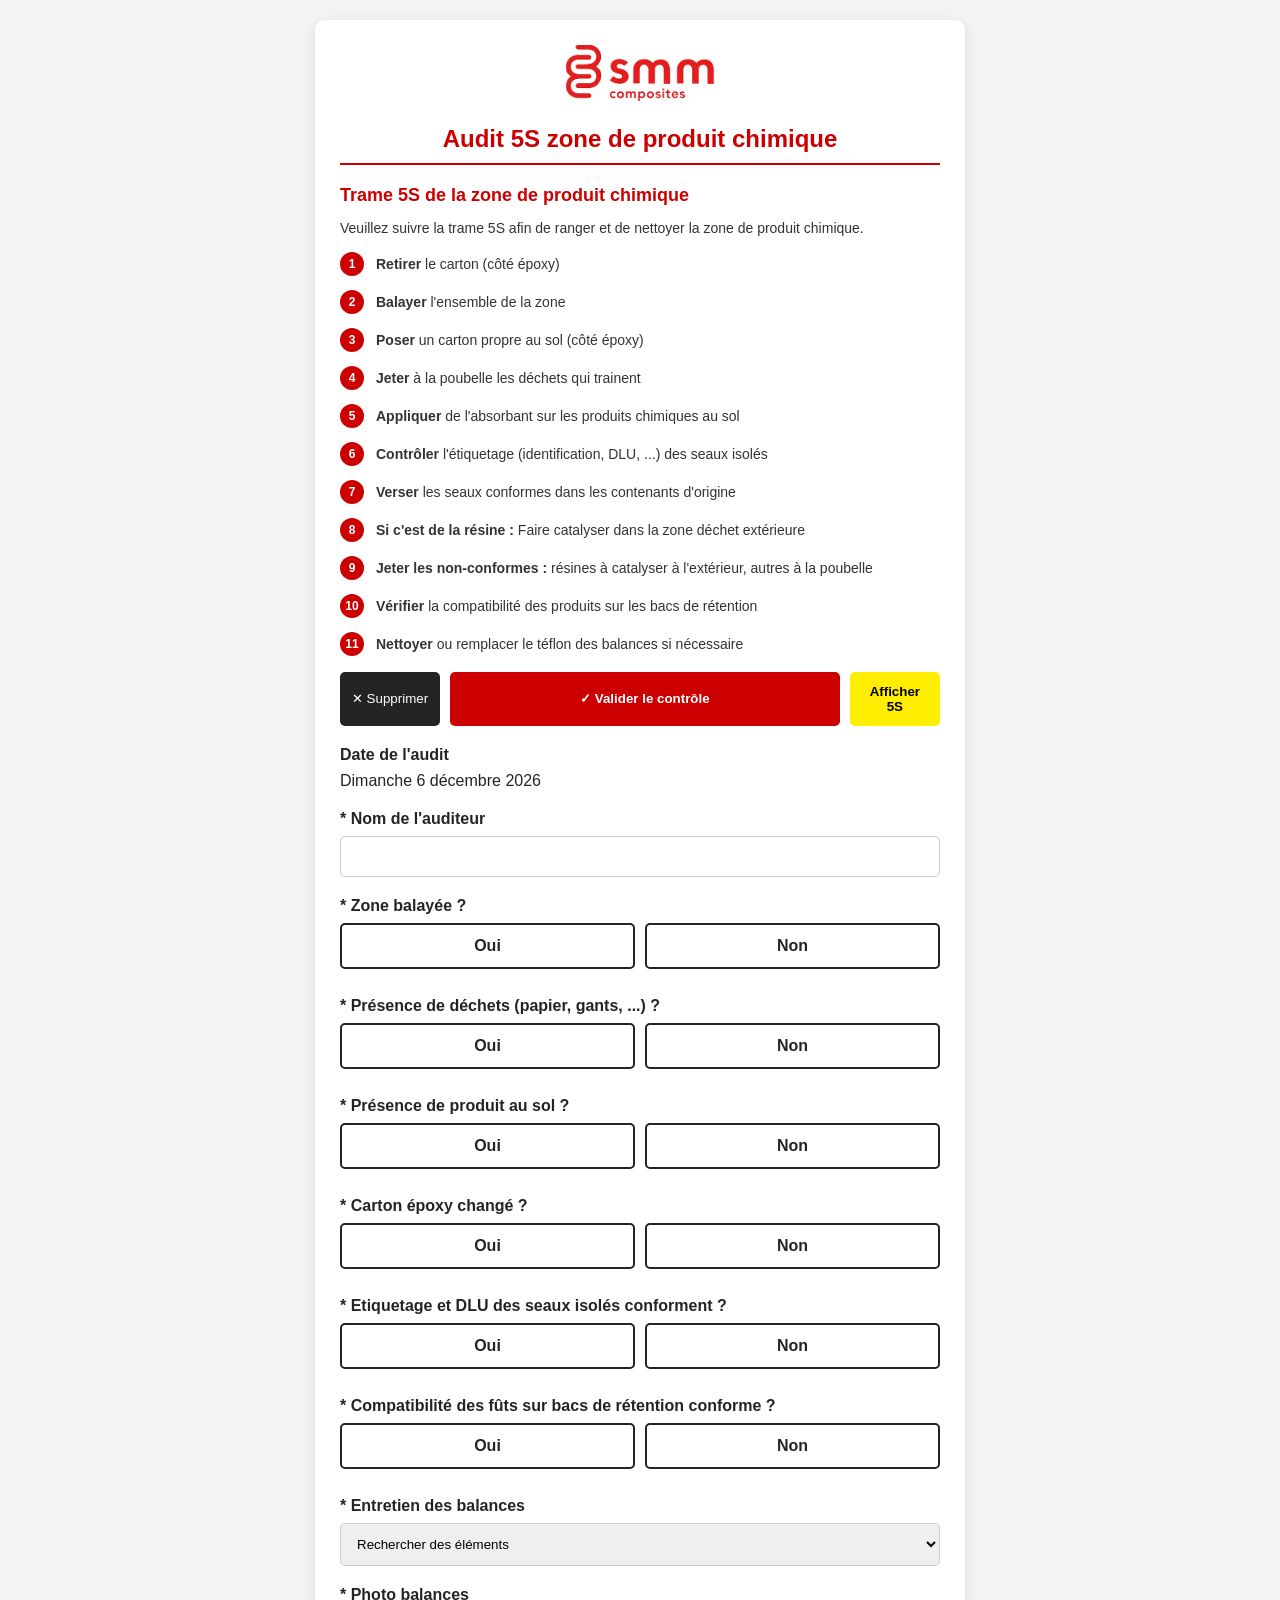
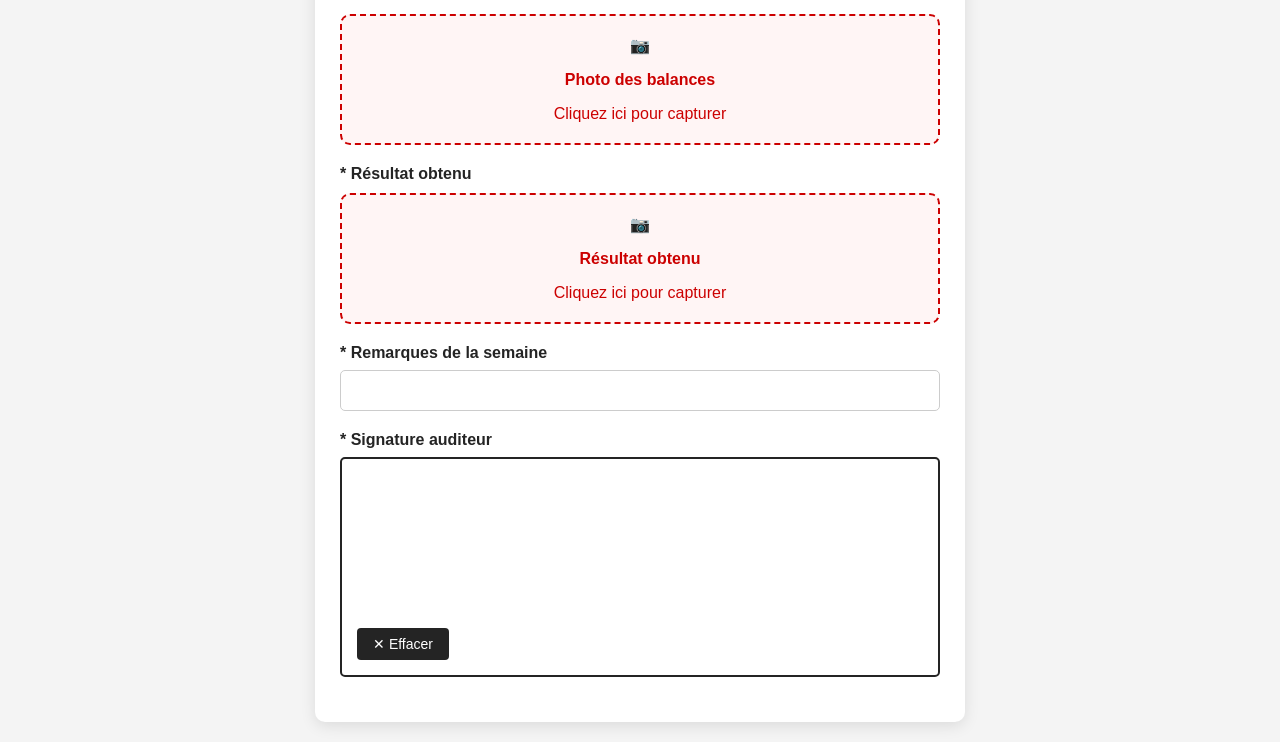
==== commit bc083c56: "Add files via upload" ====
--- a/index.html
+++ b/index.html
@@ -21,17 +21,18 @@
         <label>Trame 5S de la zone de produit chimique</label>
         <p> Veuillez suivre la trame 5S afin de ranger et de nettoyer la zone de produit chimique.</p>
         <ol>
-            <li><b> Retirer </b>le carton (côté époxy)</li>
-            <li><b> Balayer </b> l'ensemble de la zone</li>
-            <li><b> Poser </b> un carton propre au sol (côté époxy)</li>
-            <li><b> Jeter </b> à la poubelle les déchets qui trainent</li>
-            <li><b> Appliquer </b> de l'absorbant sur les produits chimiques au sol</li>
-            <li><b> Contrôler </b> l'étiquetage (identification, DLU, ...) des seaux isolés</li>
-            <li><b> Verser </b> les seaux conformes dans les contenants d'origine</li>
-            <li><b> Si c'est de la résine : </b> Faire catalyser dans la zone déchet extérieure</li>
-            <li><b> Jeter les non-conformes : </b> résines à catalyser à l'extérieur, autres à la poubelle</li>
-            <li><b> Vérifier </b> la compatibilité des produits sur les bacs de rétention</li>
-            <li><b> Nettoyer </b> ou remplacer le téflon des balances si nécessaire</li>
+            <li><b>Retirer</b> le carton (côté époxy)</li>
+        <li><b>Balayer</b> l'ensemble de la zone</li>
+        <li><b>Poser</b> un carton propre au sol (côté époxy)</li>
+        <li><b>Jeter</b> à la poubelle les déchets qui trainent</li>
+        <li><b>Appliquer</b> de l'absorbant sur les produits chimiques au sol</li>
+        <li><b>Contrôler</b> l'étiquetage (identification, DLU, ...) des seaux isolés</li>
+        <li><b>Verser</b> les seaux conformes dans les contenants d'origine</li>
+        <li><b>Si c'est de la résine :</b> Faire catalyser dans la zone déchet extérieure</li>
+        <li><b>Jeter les non-conformes :</b> résines à catalyser à l'extérieur, autres à la poubelle</li>
+        <li><b>Vérifier</b> la compatibilité des produits sur les bacs de rétention</li>
+        <li><b>Nettoyer</b> ou remplacer le téflon des balances si nécessaire</li>
+    </ol>
         </ol>
     </div>
 
--- a/Style.css
+++ b/Style.css
@@ -30,14 +30,10 @@
     padding-bottom: 10px;
 }
 
-/* Style du bloc conteneur */
 .trame-5s {
     font-family: 'Segoe UI', sans-serif;
     color: #333;
-    margin-bottom: 25px;
-}
-
-/* Titre de la trame (Rouge SMM) */
+}
 .trame-5s label {
     font-size: 18px;
     font-weight: bold;
@@ -45,52 +41,43 @@
     display: block;
     margin-bottom: 8px;
 }
-
-/* Texte d'introduction */
 .trame-5s p {
     font-size: 14px;
-    color: #555;
     margin-bottom: 15px;
 }
 
-/* Reset de la liste pour masquer les chiffres de base */
+/* On prépare la liste */
 .trame-5s ol {
     list-style: none;
     counter-reset: etapes;
     padding-left: 0;
-    margin: 0;
-}
-
-/* Style de chaque ligne (Stepper vertical) */
+}
+
+/* Chaque ligne crée sa marge à gauche pour le rond */
 .trame-5s li {
     counter-increment: etapes;
-    margin-bottom: 12px;
-    display: flex;
-    align-items: flex-start;
+    position: relative;
+    padding-left: 36px; /* Espace pour laisser le rond rouge à gauche */
+    margin-bottom: 14px;
     font-size: 14px;
-    line-height: 24px;
-}
-
-/* Création automatique des badges ronds rouges */
+    line-height: 24px; /* Aligne le texte avec le milieu du rond */
+}
+
+/* Le rond rouge se place tout seul dans la marge */
 .trame-5s li::before {
     content: counter(etapes);
+    position: absolute;
+    left: 0;
+    top: 0;
     background-color: #CC0000;
     color: white;
     border-radius: 50%;
-    min-width: 24px;
+    width: 24px;
     height: 24px;
-    display: flex;
-    align-items: center;
-    justify-content: center;
+    text-align: center;
     font-weight: bold;
     font-size: 12px;
-    margin-right: 12px;
-    flex-shrink: 0; 
-}
-
-/* Force un espace de sécurité après chaque mot en gras dans la liste */
-.trame-5s li b {
-    margin-right: 3px;
+    line-height: 24px; /* Centre le chiffre dans le rond */
 }
 
 /* --- Formulaire & Champs --- */
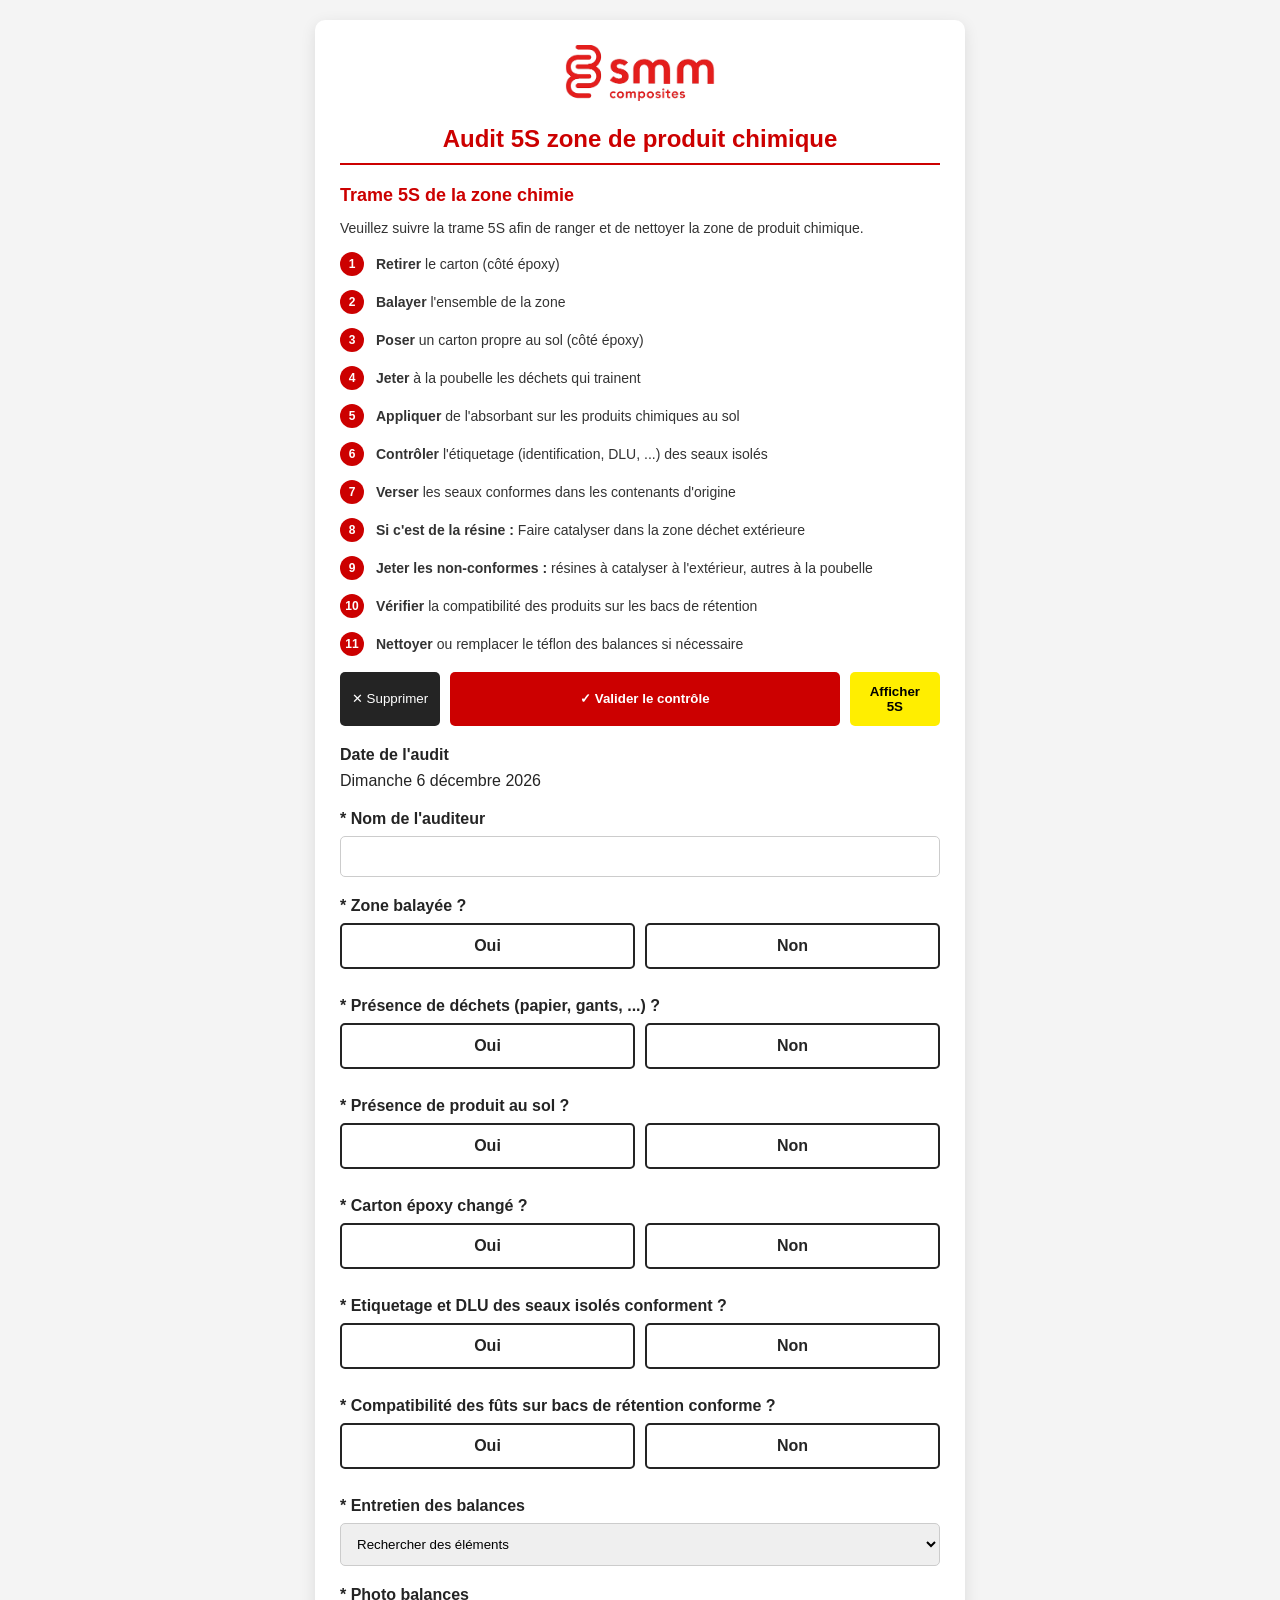
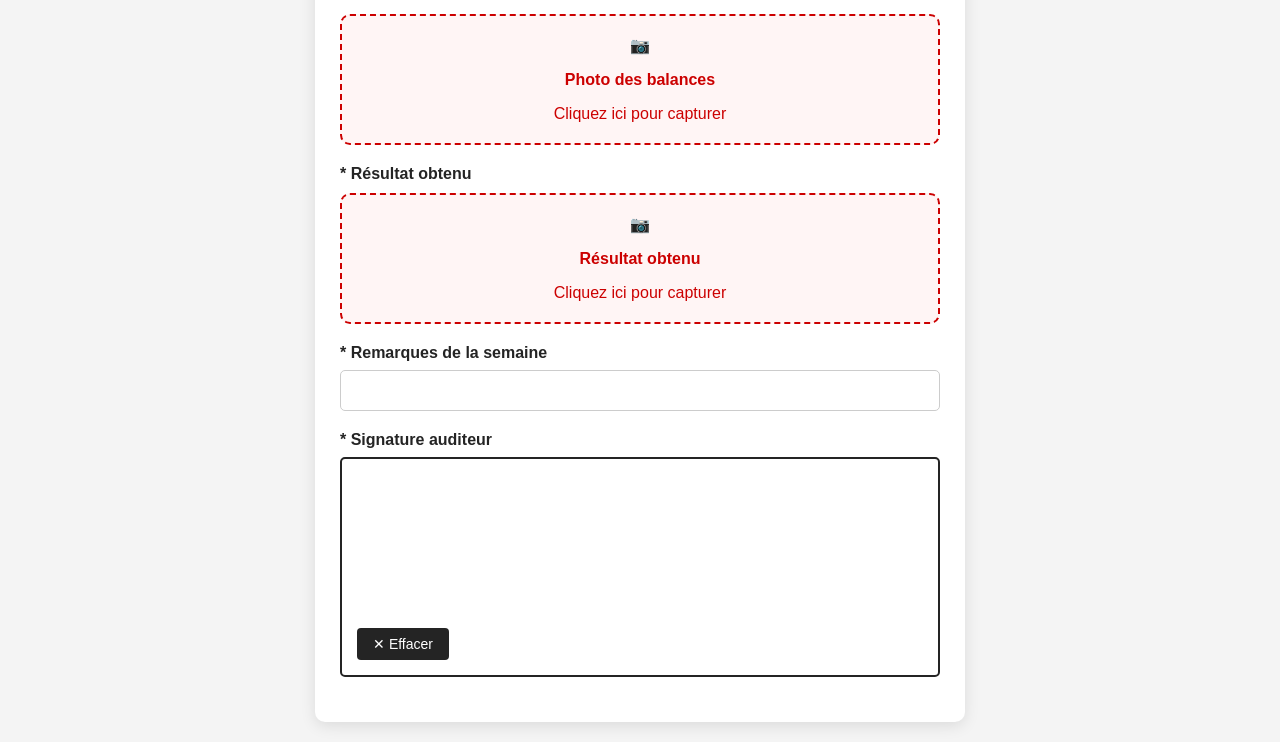
==== commit 97fac975: "Update index.html" ====
--- a/index.html
+++ b/index.html
@@ -18,7 +18,7 @@
     <h2>Audit 5S zone de produit chimique</h2>
 
     <div class="trame-5s">
-        <label>Trame 5S de la zone de produit chimique</label>
+        <label>Trame 5S de la zone chimie</label>
         <p> Veuillez suivre la trame 5S afin de ranger et de nettoyer la zone de produit chimique.</p>
         <ol>
             <li><b>Retirer</b> le carton (côté époxy)</li>
@@ -227,4 +227,4 @@
 <script src="Envoi des données.js"></script>
 
 </body>
-</html>+</html>
